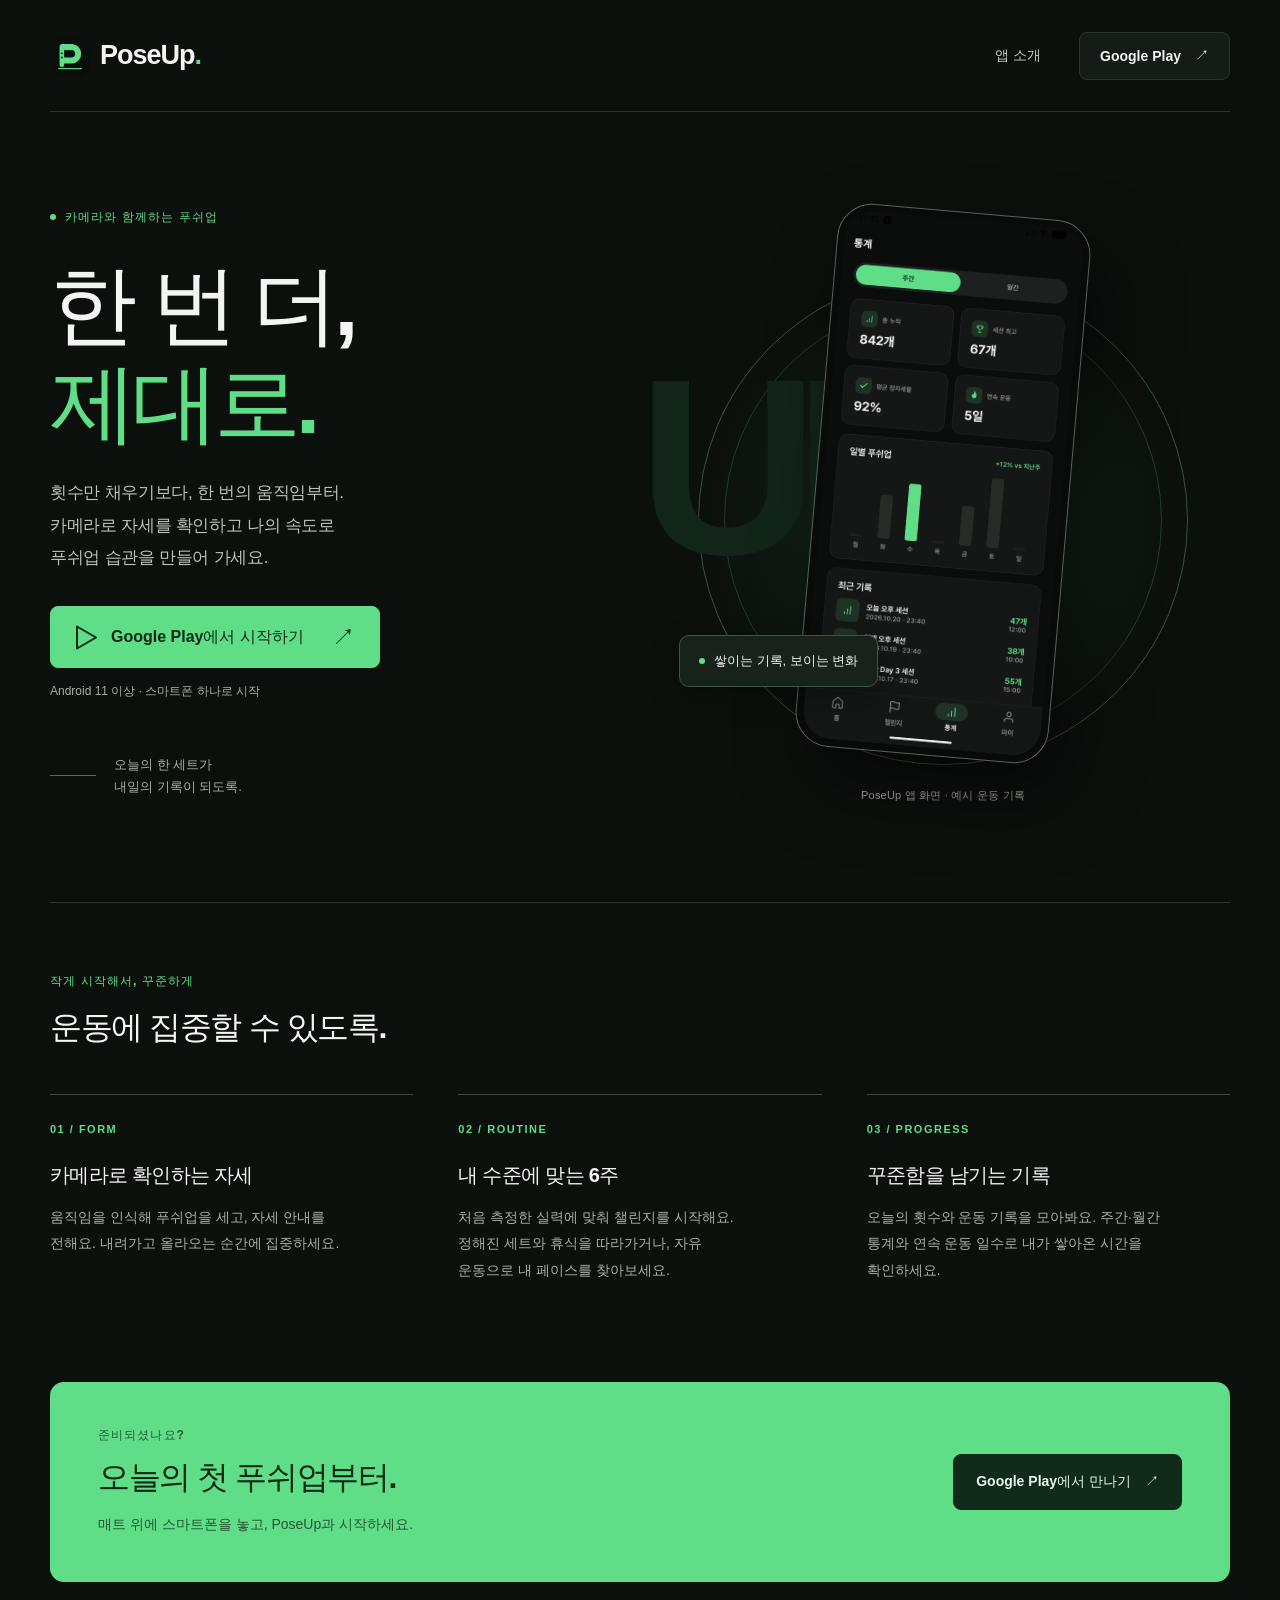
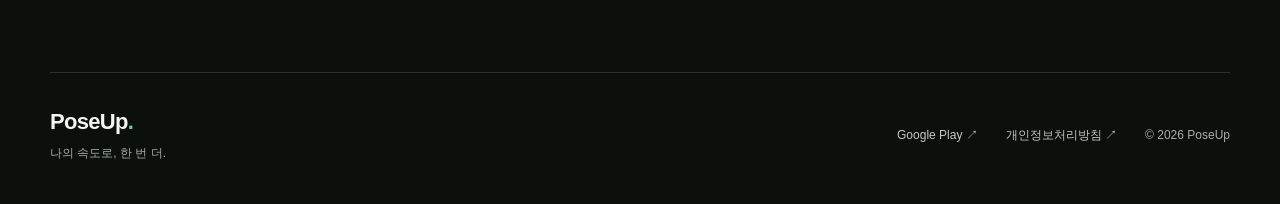
==== index.html @ d9da04ca "feat(site): PoseUp 소개와 광고 판매자 인증 파일 게시 - 반응형 소개 화면과 Play 스토어·개인정보처리방침 링크 제공 - 사용자 제공 app-ads.txt 게시자" ====
<!doctype html>
<html lang="ko">
<head>
  <meta charset="utf-8">
  <meta name="viewport" content="width=device-width, initial-scale=1">
  <meta name="theme-color" content="#0c100d">
  <title>PoseUp — 한 번 더, 제대로.</title>
  <meta name="description" content="카메라로 푸쉬업 자세와 반복을 확인하고, 나에게 맞는 6주 챌린지를 이어가세요. PoseUp과 함께 오늘의 운동을 기록하세요.">
  <link rel="canonical" href="https://uihyeon-kim.github.io/">
  <meta property="og:type" content="website">
  <meta property="og:locale" content="ko_KR">
  <meta property="og:title" content="PoseUp — 한 번 더, 제대로.">
  <meta property="og:description" content="카메라로 확인하는 푸쉬업, 나의 속도로 이어가는 6주 챌린지.">
  <meta property="og:url" content="https://uihyeon-kim.github.io/">
  <meta property="og:image" content="https://uihyeon-kim.github.io/assets/poseup-icon.png">
  <meta property="og:image:alt" content="PoseUp의 초록색 P 로고">
  <link rel="icon" type="image/png" href="/assets/poseup-icon.png">
  <link rel="stylesheet" href="/styles.css">
</head>
<body>
  <a class="skip-link" href="#main">본문으로 이동</a>
  <header class="site-header wrap">
    <a class="brand" href="/" aria-label="PoseUp 홈">
      <img src="/assets/poseup-icon.png" alt="" width="40" height="40">
      <span>PoseUp<span class="brand-dot">.</span></span>
    </a>
    <nav aria-label="주요 메뉴">
      <a class="nav-about" href="#features">앱 소개</a>
      <a class="button button-small" href="https://play.google.com/store/apps/details?id=com.hanhyo.poseup">Google Play <span aria-hidden="true">↗</span></a>
    </nav>
  </header>

  <main id="main">
    <section class="hero wrap" aria-labelledby="hero-title">
      <div class="hero-copy">
        <p class="eyebrow"><span class="live-dot" aria-hidden="true"></span> 카메라와 함께하는 푸쉬업</p>
        <h1 id="hero-title">한 번 더,<br><span>제대로.</span></h1>
        <p class="hero-description">횟수만 채우기보다, 한 번의 움직임부터.<br class="desktop-break">카메라로 자세를 확인하고 나의 속도로<br class="desktop-break">푸쉬업 습관을 만들어 가세요.</p>
        <a class="button button-primary" href="https://play.google.com/store/apps/details?id=com.hanhyo.poseup">
          <svg class="play-mark" width="23" height="25" viewBox="0 0 23 25" fill="none" aria-hidden="true"><path d="M2 1.5 21 12.5 2 23.5V1.5Z" stroke="currentColor" stroke-width="2" stroke-linejoin="round"/></svg>
          Google Play에서 시작하기 <span class="button-arrow" aria-hidden="true">↗</span>
        </a>
        <p class="platform-note">Android 11 이상 · 스마트폰 하나로 시작</p>
        <div class="hero-detail"><span class="detail-line" aria-hidden="true"></span><span>오늘의 한 세트가<br>내일의 기록이 되도록.</span></div>
      </div>
      <figure class="hero-visual">
        <div class="visual-orbit" aria-hidden="true"></div>
        <div class="visual-word" aria-hidden="true">UP</div>
        <div class="phone-frame">
          <img class="app-screen" src="/assets/poseup-stats.png" alt="PoseUp 통계 화면: 누적 푸쉬업, 자세 기록, 연속 운동 일수와 주간 기록을 확인하는 예시" width="1080" height="2400" fetchpriority="high">
        </div>
        <div class="screen-label"><span class="live-dot" aria-hidden="true"></span> 쌓이는 기록, 보이는 변화</div>
        <figcaption>PoseUp 앱 화면 · 예시 운동 기록</figcaption>
      </figure>
    </section>

    <section class="features wrap" id="features" aria-labelledby="features-title">
      <div class="section-heading">
        <p class="eyebrow">작게 시작해서, 꾸준하게</p>
        <h2 id="features-title">운동에 집중할 수 있도록.</h2>
      </div>
      <div class="feature-grid">
        <article class="feature">
          <span class="feature-number" aria-hidden="true">01 / FORM</span>
          <h3>카메라로 확인하는 자세</h3>
          <p>움직임을 인식해 푸쉬업을 세고, 자세 안내를 전해요. 내려가고 올라오는 순간에 집중하세요.</p>
        </article>
        <article class="feature">
          <span class="feature-number" aria-hidden="true">02 / ROUTINE</span>
          <h3>내 수준에 맞는 6주</h3>
          <p>처음 측정한 실력에 맞춰 챌린지를 시작해요. 정해진 세트와 휴식을 따라가거나, 자유 운동으로 내 페이스를 찾아보세요.</p>
        </article>
        <article class="feature">
          <span class="feature-number" aria-hidden="true">03 / PROGRESS</span>
          <h3>꾸준함을 남기는 기록</h3>
          <p>오늘의 횟수와 운동 기록을 모아봐요. 주간·월간 통계와 연속 운동 일수로 내가 쌓아온 시간을 확인하세요.</p>
        </article>
      </div>
    </section>

    <section class="start-section wrap" aria-labelledby="start-title">
      <div class="start-panel">
        <div><p class="eyebrow">준비되셨나요?</p><h2 id="start-title">오늘의 첫 푸쉬업부터.</h2><p class="start-description">매트 위에 스마트폰을 놓고, PoseUp과 시작하세요.</p></div>
        <a class="button button-dark" href="https://play.google.com/store/apps/details?id=com.hanhyo.poseup">Google Play에서 만나기 <span aria-hidden="true">↗</span></a>
      </div>
    </section>
  </main>

  <footer class="site-footer wrap">
    <div><a class="footer-brand" href="/">PoseUp<span class="brand-dot">.</span></a><p>나의 속도로, 한 번 더.</p></div>
    <div class="footer-links">
      <a href="https://play.google.com/store/apps/details?id=com.hanhyo.poseup">Google Play <span aria-hidden="true">↗</span></a>
      <a href="https://uihyeonkim.notion.site/PoseUp-3545686b1943803398e1ee1926b5f62b">개인정보처리방침 <span aria-hidden="true">↗</span></a>
      <span class="copyright">© 2026 PoseUp</span>
    </div>
  </footer>
</body>
</html>
---- styles.css ----
:root{color-scheme:dark;--bg:#0c100d;--surface:#151b16;--green:#5fdd87;--ink:#f3f5f0;--muted:#a5afa7;--line:#2b342d;font-family:-apple-system,BlinkMacSystemFont,"Segoe UI","Apple SD Gothic Neo","Noto Sans KR",sans-serif;background:var(--bg);color:var(--ink);font-synthesis:none}
*{box-sizing:border-box}html{scroll-behavior:smooth;scroll-padding-top:30px}body{margin:0}a{color:inherit;text-decoration:none}button,a{-webkit-tap-highlight-color:transparent}a:focus-visible{outline:3px solid var(--green);outline-offset:6px;border-radius:4px}img{display:block;max-width:100%}::selection{background:var(--green);color:var(--bg)}.wrap{width:min(1180px,calc(100% - 96px));margin-inline:auto}.skip-link{position:absolute;left:24px;top:16px;z-index:5;padding:12px;background:var(--green);color:var(--bg);transform:translateY(-200%)}.skip-link:focus{transform:none}
.site-header{height:112px;display:flex;align-items:center;justify-content:space-between;border-bottom:1px solid var(--line)}.brand{display:flex;align-items:center;gap:10px;font-size:27px;font-weight:800;letter-spacing:-1px}.brand img{border-radius:11px}.brand-dot{color:var(--green)}nav{display:flex;align-items:center;gap:38px}.nav-about{font-size:14px;color:#c3cbc4}.nav-about:hover,.footer-links a:hover{color:var(--green)}.button{min-height:48px;display:inline-flex;align-items:center;justify-content:center;gap:14px;border:1px solid var(--line);border-radius:8px;font-weight:650;font-size:14px;transition:background .18s,transform .18s}.button:hover{transform:translateY(-2px)}.button-small{padding:0 20px;background:var(--surface)}.button-small:hover{background:#222d24}.button-primary{padding:0 24px;min-height:62px;background:var(--green);border-color:var(--green);color:#0b2914;font-size:16px;gap:13px}.button-primary:hover{background:#80eba1}.button-arrow{margin-left:15px;font-size:23px;font-weight:400}.play-mark{flex-shrink:0}
.hero{min-height:790px;display:grid;grid-template-columns:1fr 1fr;align-items:center;gap:32px;padding-top:72px;padding-bottom:80px;overflow:hidden}.eyebrow{display:flex;align-items:center;gap:9px;margin:0;font-size:12px;font-weight:650;letter-spacing:1.1px;color:var(--green)}.live-dot{display:inline-block;width:6px;height:6px;border-radius:50%;background:var(--green);flex-shrink:0}.hero h1{font-size:clamp(60px,6.8vw,88px);line-height:1.13;letter-spacing:-5px;margin:30px 0 25px;font-weight:800;word-break:keep-all}.hero h1 span{color:var(--green)}.hero-description{color:#bac3bb;font-size:17px;line-height:1.9;letter-spacing:-.3px;margin:0 0 32px;word-break:keep-all}.platform-note{font-size:12px;color:var(--muted);margin:15px 0 0}.hero-detail{display:flex;align-items:center;gap:18px;margin-top:54px;font-size:13px;line-height:1.65;color:var(--muted)}.detail-line{width:46px;height:1px;background:#5a695e}
.hero-visual{position:relative;margin:0;display:flex;flex-direction:column;align-items:center;padding:8px 0 0;isolation:isolate}.visual-orbit{position:absolute;z-index:-1;width:490px;height:490px;border:1px solid #36523d;border-radius:50%;top:72px;background:radial-gradient(ellipse at center,#163020 0,transparent 68%)}.visual-orbit:after{content:"";position:absolute;inset:25px;border:1px solid #243b2b;border-radius:50%}.visual-word{position:absolute;font-size:250px;font-weight:900;letter-spacing:-25px;color:#122519;z-index:-1;top:140px;line-height:1;left:-18px}.phone-frame{width:254px;padding:7px;background:#080b09;border:1px solid #55625a;border-radius:35px;transform:rotate(5deg);box-shadow:20px 35px 70px #0008;overflow:hidden}.app-screen{width:100%;height:auto;border-radius:28px}.screen-label{position:absolute;top:72%;left:4%;display:flex;gap:9px;align-items:center;padding:16px 19px;border:1px solid #3d5543;border-radius:10px;background:#17221a;box-shadow:0 12px 30px #0004;font-size:13px;white-space:nowrap}.hero-visual figcaption{font-size:11px;color:var(--muted);margin-top:33px;letter-spacing:.2px}
.features{padding:70px 0 80px;border-top:1px solid var(--line)}.section-heading h2{font-size:32px;letter-spacing:-1.4px;margin:15px 0 44px;line-height:1.4;word-break:keep-all}.feature-grid{display:grid;grid-template-columns:repeat(3,1fr);gap:45px}.feature{border-top:1px solid #3b493f;padding-top:24px}.feature-number{font-size:11px;font-weight:650;letter-spacing:1.5px;color:var(--green)}.feature h3{font-size:20px;letter-spacing:-.7px;margin:25px 0 15px;word-break:keep-all}.feature p{font-size:14px;line-height:1.9;color:var(--muted);margin:0;word-break:keep-all;max-width:300px}.start-section{padding-top:18px;padding-bottom:90px}.start-panel{background:var(--green);color:#0b2914;border-radius:14px;padding:45px 48px;display:flex;align-items:center;justify-content:space-between;gap:30px}.start-panel .eyebrow{color:#235a34}.start-panel h2{font-size:32px;letter-spacing:-1.4px;margin:12px 0;word-break:keep-all}.start-description{font-size:14px;color:#285337;line-height:1.8;margin:0;word-break:keep-all}.button-dark{background:#102b19;color:#e6f6ea;padding:0 22px;min-height:56px;white-space:nowrap;border-color:#102b19}.button-dark:hover{background:#1c3c26}.site-footer{padding:36px 0 42px;display:flex;align-items:center;justify-content:space-between;gap:30px;border-top:1px solid var(--line)}.footer-brand{font-size:22px;letter-spacing:-.7px;font-weight:750}.site-footer p{font-size:12px;color:var(--muted);margin:10px 0 0}.footer-links{display:flex;align-items:center;gap:28px;font-size:12px;color:#c1c9c2}.copyright{color:var(--muted)}
@media(min-width:1500px){.hero{min-height:850px}.phone-frame{width:280px}.visual-orbit{width:540px;height:540px}}
@media(max-width:1000px){.wrap{width:calc(100% - 64px)}.hero{min-height:740px;gap:20px}.hero h1{font-size:68px}.hero-description{font-size:15px}.phone-frame{width:235px}.visual-orbit{width:385px;height:385px;top:100px}.visual-word{font-size:205px;left:-5px}.screen-label{left:0;font-size:11px;padding:14px}.feature-grid{gap:28px}.start-panel{padding:36px}.start-panel h2{font-size:27px}.footer-links{gap:20px}}
@media(max-width:800px){.wrap{width:calc(100% - 40px)}.site-header{height:86px}.brand{font-size:24px}.brand img{width:34px;height:34px}.nav-about{display:none}.button-small{font-size:12px;min-height:42px;padding:0 14px}.hero{grid-template-columns:1fr;text-align:center;padding-top:58px;padding-bottom:58px;gap:58px}.hero-copy .eyebrow{justify-content:center;font-size:11px}.hero h1{font-size:68px;letter-spacing:-4px;margin-top:25px;margin-bottom:24px}.hero-description{font-size:15px;line-height:1.9;margin-bottom:29px}.button-primary{font-size:14px;min-height:57px;padding:0 20px;white-space:nowrap}.platform-note{font-size:11px}.hero-detail{display:none}.hero-visual{padding-top:0}.phone-frame{width:232px}.visual-orbit{width:340px;height:340px;top:90px}.visual-word{font-size:205px;left:calc(50% - 165px);top:145px}.screen-label{left:calc(50% - 160px);top:72%;font-size:12px}.hero-visual figcaption{margin-top:28px}.features{padding-top:48px;padding-bottom:50px}.section-heading h2{font-size:26px;letter-spacing:-1.2px;margin-bottom:30px}.feature-grid{grid-template-columns:1fr;gap:27px}.feature{padding-top:22px}.feature h3{font-size:19px;margin-top:15px;margin-bottom:11px}.feature p{max-width:none;font-size:14px}.start-section{padding-top:5px;padding-bottom:48px}.start-panel{display:block;padding:32px 24px;border-radius:12px}.start-panel h2{font-size:27px;letter-spacing:-1.4px}.start-description{font-size:13px}.button-dark{margin-top:24px;min-height:52px;width:100%;font-size:13px}.site-footer{align-items:flex-start;flex-direction:column;padding-top:30px;padding-bottom:32px;gap:26px}.footer-links{flex-wrap:wrap;column-gap:25px;row-gap:20px}.copyright{width:100%;font-size:11px}}
@media(max-width:370px){.hero h1{font-size:60px}.hero-description{font-size:14px}.button-primary{font-size:13px;padding:0 15px}.button-arrow{margin-left:5px}.start-panel{padding:28px 20px}.start-panel h2{font-size:24px}.visual-orbit{width:290px;height:290px;top:115px}.screen-label{left:0}}
@media(prefers-reduced-motion:reduce){html{scroll-behavior:auto}.button{transition:none}.button:hover{transform:none}}
.button-dark:focus-visible{outline-color:#0b2914}
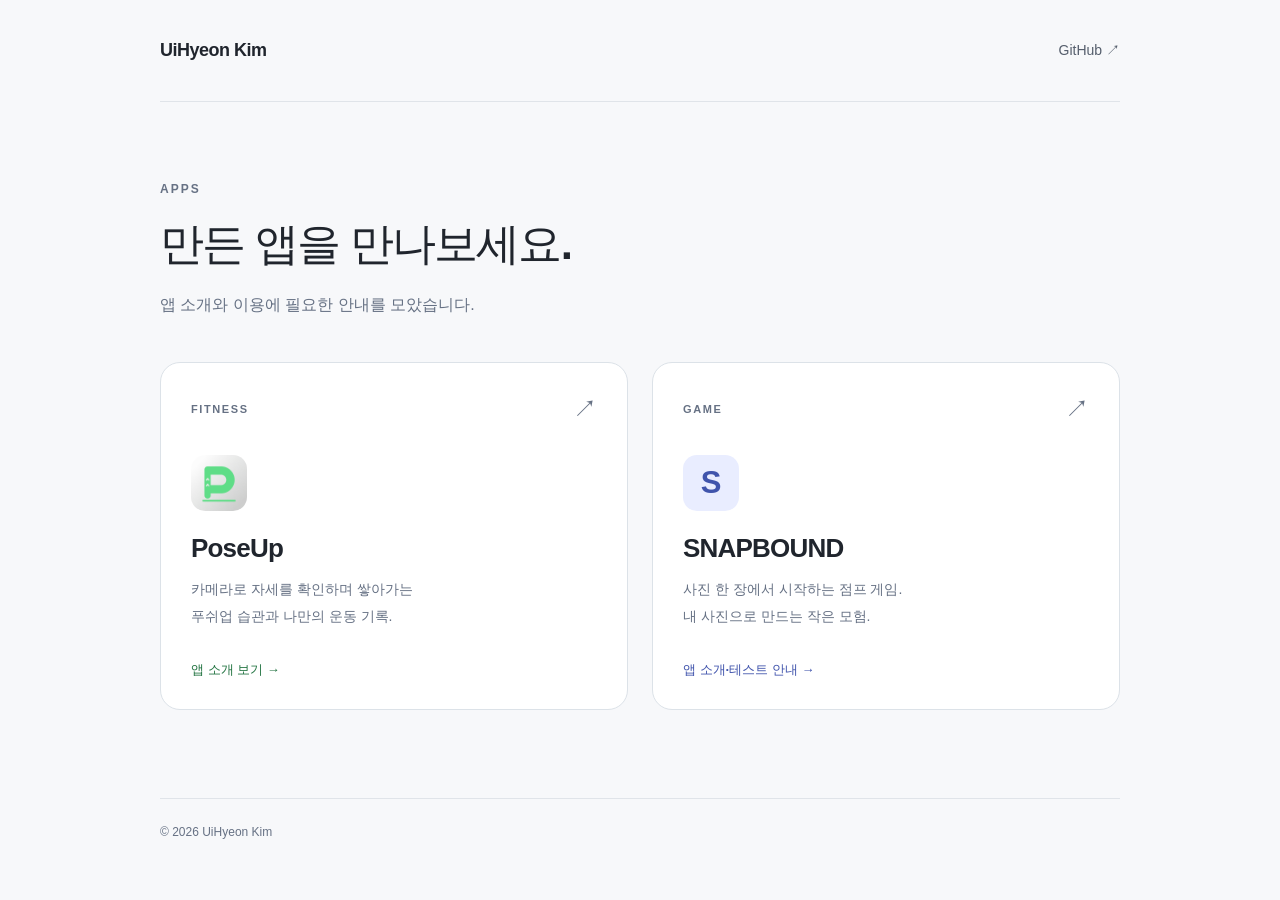
==== commit 8847df0d: "feat(site): PoseUp을 /poseup/으로 분리하고 앱 목록 추가 - PoseUp 소개와 이미지·스타일을 앱 전용 경로로 이동 - 루트에 PoseUp·SNAPBOUND" ====
--- a/index.html
+++ b/index.html
@@ -3,96 +3,46 @@
 <head>
   <meta charset="utf-8">
   <meta name="viewport" content="width=device-width, initial-scale=1">
-  <meta name="theme-color" content="#0c100d">
-  <title>PoseUp — 한 번 더, 제대로.</title>
-  <meta name="description" content="카메라로 푸쉬업 자세와 반복을 확인하고, 나에게 맞는 6주 챌린지를 이어가세요. PoseUp과 함께 오늘의 운동을 기록하세요.">
+  <meta name="theme-color" content="#f7f8fa">
+  <title>UiHyeon Kim — Apps</title>
+  <meta name="description" content="UiHyeon Kim이 만드는 앱, PoseUp과 SNAPBOUND를 만나보세요.">
   <link rel="canonical" href="https://uihyeon-kim.github.io/">
   <meta property="og:type" content="website">
   <meta property="og:locale" content="ko_KR">
-  <meta property="og:title" content="PoseUp — 한 번 더, 제대로.">
-  <meta property="og:description" content="카메라로 확인하는 푸쉬업, 나의 속도로 이어가는 6주 챌린지.">
+  <meta property="og:title" content="UiHyeon Kim — Apps">
+  <meta property="og:description" content="PoseUp과 SNAPBOUND의 소개와 안내를 한곳에서 확인하세요.">
   <meta property="og:url" content="https://uihyeon-kim.github.io/">
-  <meta property="og:image" content="https://uihyeon-kim.github.io/assets/poseup-icon.png">
-  <meta property="og:image:alt" content="PoseUp의 초록색 P 로고">
-  <link rel="icon" type="image/png" href="/assets/poseup-icon.png">
   <link rel="stylesheet" href="/styles.css">
 </head>
 <body>
   <a class="skip-link" href="#main">본문으로 이동</a>
-  <header class="site-header wrap">
-    <a class="brand" href="/" aria-label="PoseUp 홈">
-      <img src="/assets/poseup-icon.png" alt="" width="40" height="40">
-      <span>PoseUp<span class="brand-dot">.</span></span>
-    </a>
-    <nav aria-label="주요 메뉴">
-      <a class="nav-about" href="#features">앱 소개</a>
-      <a class="button button-small" href="https://play.google.com/store/apps/details?id=com.hanhyo.poseup">Google Play <span aria-hidden="true">↗</span></a>
-    </nav>
-  </header>
-
-  <main id="main">
-    <section class="hero wrap" aria-labelledby="hero-title">
-      <div class="hero-copy">
-        <p class="eyebrow"><span class="live-dot" aria-hidden="true"></span> 카메라와 함께하는 푸쉬업</p>
-        <h1 id="hero-title">한 번 더,<br><span>제대로.</span></h1>
-        <p class="hero-description">횟수만 채우기보다, 한 번의 움직임부터.<br class="desktop-break">카메라로 자세를 확인하고 나의 속도로<br class="desktop-break">푸쉬업 습관을 만들어 가세요.</p>
-        <a class="button button-primary" href="https://play.google.com/store/apps/details?id=com.hanhyo.poseup">
-          <svg class="play-mark" width="23" height="25" viewBox="0 0 23 25" fill="none" aria-hidden="true"><path d="M2 1.5 21 12.5 2 23.5V1.5Z" stroke="currentColor" stroke-width="2" stroke-linejoin="round"/></svg>
-          Google Play에서 시작하기 <span class="button-arrow" aria-hidden="true">↗</span>
+  <div class="wrap">
+    <header class="site-header">
+      <a class="site-name" href="/">UiHyeon Kim</a>
+      <a class="github-link" href="https://github.com/UiHyeon-Kim">GitHub <span aria-hidden="true">↗</span></a>
+    </header>
+    <main id="main">
+      <p class="eyebrow">APPS</p>
+      <h1>만든 앱을 만나보세요.</h1>
+      <p class="intro">앱 소개와 이용에 필요한 안내를 모았습니다.</p>
+      <div class="app-grid">
+        <a class="app-card poseup" href="/poseup/" aria-labelledby="poseup-title" aria-describedby="poseup-description">
+          <div class="card-top"><span class="app-category">FITNESS</span><span class="arrow" aria-hidden="true">↗</span></div>
+          <img class="app-icon" src="/poseup/assets/poseup-icon.png" width="56" height="56" alt="">
+          <h2 id="poseup-title">PoseUp</h2>
+          <p id="poseup-description">카메라로 자세를 확인하며 쌓아가는<br>푸쉬업 습관과 나만의 운동 기록.</p>
+          <span class="card-link">앱 소개 보기 <span aria-hidden="true">→</span></span>
         </a>
-        <p class="platform-note">Android 11 이상 · 스마트폰 하나로 시작</p>
-        <div class="hero-detail"><span class="detail-line" aria-hidden="true"></span><span>오늘의 한 세트가<br>내일의 기록이 되도록.</span></div>
+        <a class="app-card snapbound" href="/snapbound/" aria-labelledby="snapbound-title" aria-describedby="snapbound-description">
+          <div class="card-top"><span class="app-category">GAME</span><span class="arrow" aria-hidden="true">↗</span></div>
+          <span class="game-icon" aria-hidden="true">S</span>
+          <h2 id="snapbound-title">SNAPBOUND</h2>
+          <p id="snapbound-description">사진 한 장에서 시작하는 점프 게임.<br>내 사진으로 만드는 작은 모험.</p>
+          <span class="card-link">앱 소개·테스트 안내 <span aria-hidden="true">→</span></span>
+        </a>
       </div>
-      <figure class="hero-visual">
-        <div class="visual-orbit" aria-hidden="true"></div>
-        <div class="visual-word" aria-hidden="true">UP</div>
-        <div class="phone-frame">
-          <img class="app-screen" src="/assets/poseup-stats.png" alt="PoseUp 통계 화면: 누적 푸쉬업, 자세 기록, 연속 운동 일수와 주간 기록을 확인하는 예시" width="1080" height="2400" fetchpriority="high">
-        </div>
-        <div class="screen-label"><span class="live-dot" aria-hidden="true"></span> 쌓이는 기록, 보이는 변화</div>
-        <figcaption>PoseUp 앱 화면 · 예시 운동 기록</figcaption>
-      </figure>
-    </section>
-
-    <section class="features wrap" id="features" aria-labelledby="features-title">
-      <div class="section-heading">
-        <p class="eyebrow">작게 시작해서, 꾸준하게</p>
-        <h2 id="features-title">운동에 집중할 수 있도록.</h2>
-      </div>
-      <div class="feature-grid">
-        <article class="feature">
-          <span class="feature-number" aria-hidden="true">01 / FORM</span>
-          <h3>카메라로 확인하는 자세</h3>
-          <p>움직임을 인식해 푸쉬업을 세고, 자세 안내를 전해요. 내려가고 올라오는 순간에 집중하세요.</p>
-        </article>
-        <article class="feature">
-          <span class="feature-number" aria-hidden="true">02 / ROUTINE</span>
-          <h3>내 수준에 맞는 6주</h3>
-          <p>처음 측정한 실력에 맞춰 챌린지를 시작해요. 정해진 세트와 휴식을 따라가거나, 자유 운동으로 내 페이스를 찾아보세요.</p>
-        </article>
-        <article class="feature">
-          <span class="feature-number" aria-hidden="true">03 / PROGRESS</span>
-          <h3>꾸준함을 남기는 기록</h3>
-          <p>오늘의 횟수와 운동 기록을 모아봐요. 주간·월간 통계와 연속 운동 일수로 내가 쌓아온 시간을 확인하세요.</p>
-        </article>
-      </div>
-    </section>
-
-    <section class="start-section wrap" aria-labelledby="start-title">
-      <div class="start-panel">
-        <div><p class="eyebrow">준비되셨나요?</p><h2 id="start-title">오늘의 첫 푸쉬업부터.</h2><p class="start-description">매트 위에 스마트폰을 놓고, PoseUp과 시작하세요.</p></div>
-        <a class="button button-dark" href="https://play.google.com/store/apps/details?id=com.hanhyo.poseup">Google Play에서 만나기 <span aria-hidden="true">↗</span></a>
-      </div>
-    </section>
-  </main>
-
-  <footer class="site-footer wrap">
-    <div><a class="footer-brand" href="/">PoseUp<span class="brand-dot">.</span></a><p>나의 속도로, 한 번 더.</p></div>
-    <div class="footer-links">
-      <a href="https://play.google.com/store/apps/details?id=com.hanhyo.poseup">Google Play <span aria-hidden="true">↗</span></a>
-      <a href="https://uihyeonkim.notion.site/PoseUp-3545686b1943803398e1ee1926b5f62b">개인정보처리방침 <span aria-hidden="true">↗</span></a>
-      <span class="copyright">© 2026 PoseUp</span>
-    </div>
-  </footer>
+    </main>
+    <footer>© 2026 UiHyeon Kim</footer>
+  </div>
 </body>
 </html>
--- a/styles.css
+++ b/styles.css
@@ -1,12 +1,49 @@
-:root{color-scheme:dark;--bg:#0c100d;--surface:#151b16;--green:#5fdd87;--ink:#f3f5f0;--muted:#a5afa7;--line:#2b342d;font-family:-apple-system,BlinkMacSystemFont,"Segoe UI","Apple SD Gothic Neo","Noto Sans KR",sans-serif;background:var(--bg);color:var(--ink);font-synthesis:none}
-*{box-sizing:border-box}html{scroll-behavior:smooth;scroll-padding-top:30px}body{margin:0}a{color:inherit;text-decoration:none}button,a{-webkit-tap-highlight-color:transparent}a:focus-visible{outline:3px solid var(--green);outline-offset:6px;border-radius:4px}img{display:block;max-width:100%}::selection{background:var(--green);color:var(--bg)}.wrap{width:min(1180px,calc(100% - 96px));margin-inline:auto}.skip-link{position:absolute;left:24px;top:16px;z-index:5;padding:12px;background:var(--green);color:var(--bg);transform:translateY(-200%)}.skip-link:focus{transform:none}
-.site-header{height:112px;display:flex;align-items:center;justify-content:space-between;border-bottom:1px solid var(--line)}.brand{display:flex;align-items:center;gap:10px;font-size:27px;font-weight:800;letter-spacing:-1px}.brand img{border-radius:11px}.brand-dot{color:var(--green)}nav{display:flex;align-items:center;gap:38px}.nav-about{font-size:14px;color:#c3cbc4}.nav-about:hover,.footer-links a:hover{color:var(--green)}.button{min-height:48px;display:inline-flex;align-items:center;justify-content:center;gap:14px;border:1px solid var(--line);border-radius:8px;font-weight:650;font-size:14px;transition:background .18s,transform .18s}.button:hover{transform:translateY(-2px)}.button-small{padding:0 20px;background:var(--surface)}.button-small:hover{background:#222d24}.button-primary{padding:0 24px;min-height:62px;background:var(--green);border-color:var(--green);color:#0b2914;font-size:16px;gap:13px}.button-primary:hover{background:#80eba1}.button-arrow{margin-left:15px;font-size:23px;font-weight:400}.play-mark{flex-shrink:0}
-.hero{min-height:790px;display:grid;grid-template-columns:1fr 1fr;align-items:center;gap:32px;padding-top:72px;padding-bottom:80px;overflow:hidden}.eyebrow{display:flex;align-items:center;gap:9px;margin:0;font-size:12px;font-weight:650;letter-spacing:1.1px;color:var(--green)}.live-dot{display:inline-block;width:6px;height:6px;border-radius:50%;background:var(--green);flex-shrink:0}.hero h1{font-size:clamp(60px,6.8vw,88px);line-height:1.13;letter-spacing:-5px;margin:30px 0 25px;font-weight:800;word-break:keep-all}.hero h1 span{color:var(--green)}.hero-description{color:#bac3bb;font-size:17px;line-height:1.9;letter-spacing:-.3px;margin:0 0 32px;word-break:keep-all}.platform-note{font-size:12px;color:var(--muted);margin:15px 0 0}.hero-detail{display:flex;align-items:center;gap:18px;margin-top:54px;font-size:13px;line-height:1.65;color:var(--muted)}.detail-line{width:46px;height:1px;background:#5a695e}
-.hero-visual{position:relative;margin:0;display:flex;flex-direction:column;align-items:center;padding:8px 0 0;isolation:isolate}.visual-orbit{position:absolute;z-index:-1;width:490px;height:490px;border:1px solid #36523d;border-radius:50%;top:72px;background:radial-gradient(ellipse at center,#163020 0,transparent 68%)}.visual-orbit:after{content:"";position:absolute;inset:25px;border:1px solid #243b2b;border-radius:50%}.visual-word{position:absolute;font-size:250px;font-weight:900;letter-spacing:-25px;color:#122519;z-index:-1;top:140px;line-height:1;left:-18px}.phone-frame{width:254px;padding:7px;background:#080b09;border:1px solid #55625a;border-radius:35px;transform:rotate(5deg);box-shadow:20px 35px 70px #0008;overflow:hidden}.app-screen{width:100%;height:auto;border-radius:28px}.screen-label{position:absolute;top:72%;left:4%;display:flex;gap:9px;align-items:center;padding:16px 19px;border:1px solid #3d5543;border-radius:10px;background:#17221a;box-shadow:0 12px 30px #0004;font-size:13px;white-space:nowrap}.hero-visual figcaption{font-size:11px;color:var(--muted);margin-top:33px;letter-spacing:.2px}
-.features{padding:70px 0 80px;border-top:1px solid var(--line)}.section-heading h2{font-size:32px;letter-spacing:-1.4px;margin:15px 0 44px;line-height:1.4;word-break:keep-all}.feature-grid{display:grid;grid-template-columns:repeat(3,1fr);gap:45px}.feature{border-top:1px solid #3b493f;padding-top:24px}.feature-number{font-size:11px;font-weight:650;letter-spacing:1.5px;color:var(--green)}.feature h3{font-size:20px;letter-spacing:-.7px;margin:25px 0 15px;word-break:keep-all}.feature p{font-size:14px;line-height:1.9;color:var(--muted);margin:0;word-break:keep-all;max-width:300px}.start-section{padding-top:18px;padding-bottom:90px}.start-panel{background:var(--green);color:#0b2914;border-radius:14px;padding:45px 48px;display:flex;align-items:center;justify-content:space-between;gap:30px}.start-panel .eyebrow{color:#235a34}.start-panel h2{font-size:32px;letter-spacing:-1.4px;margin:12px 0;word-break:keep-all}.start-description{font-size:14px;color:#285337;line-height:1.8;margin:0;word-break:keep-all}.button-dark{background:#102b19;color:#e6f6ea;padding:0 22px;min-height:56px;white-space:nowrap;border-color:#102b19}.button-dark:hover{background:#1c3c26}.site-footer{padding:36px 0 42px;display:flex;align-items:center;justify-content:space-between;gap:30px;border-top:1px solid var(--line)}.footer-brand{font-size:22px;letter-spacing:-.7px;font-weight:750}.site-footer p{font-size:12px;color:var(--muted);margin:10px 0 0}.footer-links{display:flex;align-items:center;gap:28px;font-size:12px;color:#c1c9c2}.copyright{color:var(--muted)}
-@media(min-width:1500px){.hero{min-height:850px}.phone-frame{width:280px}.visual-orbit{width:540px;height:540px}}
-@media(max-width:1000px){.wrap{width:calc(100% - 64px)}.hero{min-height:740px;gap:20px}.hero h1{font-size:68px}.hero-description{font-size:15px}.phone-frame{width:235px}.visual-orbit{width:385px;height:385px;top:100px}.visual-word{font-size:205px;left:-5px}.screen-label{left:0;font-size:11px;padding:14px}.feature-grid{gap:28px}.start-panel{padding:36px}.start-panel h2{font-size:27px}.footer-links{gap:20px}}
-@media(max-width:800px){.wrap{width:calc(100% - 40px)}.site-header{height:86px}.brand{font-size:24px}.brand img{width:34px;height:34px}.nav-about{display:none}.button-small{font-size:12px;min-height:42px;padding:0 14px}.hero{grid-template-columns:1fr;text-align:center;padding-top:58px;padding-bottom:58px;gap:58px}.hero-copy .eyebrow{justify-content:center;font-size:11px}.hero h1{font-size:68px;letter-spacing:-4px;margin-top:25px;margin-bottom:24px}.hero-description{font-size:15px;line-height:1.9;margin-bottom:29px}.button-primary{font-size:14px;min-height:57px;padding:0 20px;white-space:nowrap}.platform-note{font-size:11px}.hero-detail{display:none}.hero-visual{padding-top:0}.phone-frame{width:232px}.visual-orbit{width:340px;height:340px;top:90px}.visual-word{font-size:205px;left:calc(50% - 165px);top:145px}.screen-label{left:calc(50% - 160px);top:72%;font-size:12px}.hero-visual figcaption{margin-top:28px}.features{padding-top:48px;padding-bottom:50px}.section-heading h2{font-size:26px;letter-spacing:-1.2px;margin-bottom:30px}.feature-grid{grid-template-columns:1fr;gap:27px}.feature{padding-top:22px}.feature h3{font-size:19px;margin-top:15px;margin-bottom:11px}.feature p{max-width:none;font-size:14px}.start-section{padding-top:5px;padding-bottom:48px}.start-panel{display:block;padding:32px 24px;border-radius:12px}.start-panel h2{font-size:27px;letter-spacing:-1.4px}.start-description{font-size:13px}.button-dark{margin-top:24px;min-height:52px;width:100%;font-size:13px}.site-footer{align-items:flex-start;flex-direction:column;padding-top:30px;padding-bottom:32px;gap:26px}.footer-links{flex-wrap:wrap;column-gap:25px;row-gap:20px}.copyright{width:100%;font-size:11px}}
-@media(max-width:370px){.hero h1{font-size:60px}.hero-description{font-size:14px}.button-primary{font-size:13px;padding:0 15px}.button-arrow{margin-left:5px}.start-panel{padding:28px 20px}.start-panel h2{font-size:24px}.visual-orbit{width:290px;height:290px;top:115px}.screen-label{left:0}}
-@media(prefers-reduced-motion:reduce){html{scroll-behavior:auto}.button{transition:none}.button:hover{transform:none}}
-.button-dark:focus-visible{outline-color:#0b2914}
+:root {
+  color-scheme: light;
+  font-family: -apple-system, BlinkMacSystemFont, "Segoe UI", "Apple SD Gothic Neo", "Noto Sans KR", sans-serif;
+  color: #20252d;
+  background: #f7f8fa;
+  font-synthesis: none;
+}
+* { box-sizing: border-box; }
+body { margin: 0; }
+a { color: inherit; text-decoration: none; }
+a:focus-visible { outline: 3px solid #245bd8; outline-offset: 6px; border-radius: 8px; }
+.wrap { width: min(960px, calc(100% - 64px)); margin-inline: auto; }
+.skip-link { position: absolute; top: 16px; left: 16px; padding: 12px; background: #fff; transform: translateY(-200%); }
+.skip-link:focus { transform: none; }
+.site-header { display: flex; align-items: center; justify-content: space-between; gap: 24px; padding: 40px 0; border-bottom: 1px solid #e0e4e9; }
+.site-name { font-size: 18px; font-weight: 700; letter-spacing: -.5px; }
+.github-link { font-size: 14px; color: #555e6c; }
+.github-link:hover { color: #245bd8; }
+main { padding: 80px 0 88px; }
+.eyebrow { margin: 0 0 18px; color: #667184; font-size: 12px; font-weight: 700; letter-spacing: 2px; }
+h1 { margin: 0; font-size: clamp(30px, 4vw, 44px); line-height: 1.35; letter-spacing: -1.8px; word-break: keep-all; }
+.intro { margin: 18px 0 42px; color: #667184; font-size: 16px; line-height: 1.8; word-break: keep-all; }
+.app-grid { display: grid; grid-template-columns: 1fr 1fr; gap: 24px; }
+.app-card { display: flex; flex-direction: column; align-items: flex-start; padding: 30px; border: 1px solid #dce2e8; border-radius: 20px; background: #fff; transition: border-color .15s, transform .15s; }
+.app-card:hover { border-color: #7e8fa4; transform: translateY(-3px); }
+.card-top { width: 100%; display: flex; justify-content: space-between; align-items: center; margin-bottom: 30px; }
+.app-category { font-size: 11px; font-weight: 750; letter-spacing: 1.6px; color: #667184; }
+.arrow { font-size: 24px; color: #667184; }
+.app-icon, .game-icon { width: 56px; height: 56px; border-radius: 14px; }
+.game-icon { display: grid; place-items: center; background: #e9edff; color: #4054ac; font-size: 31px; font-weight: 800; }
+h2 { margin: 22px 0 12px; font-size: 26px; letter-spacing: -.8px; }
+.app-card p { margin: 0 0 32px; color: #667184; font-size: 14px; line-height: 1.9; word-break: keep-all; }
+.card-link { margin-top: auto; font-size: 13px; font-weight: 700; }
+.poseup .card-link { color: #237442; }
+.snapbound .card-link { color: #4054ac; }
+footer { padding: 26px 0 32px; border-top: 1px solid #e0e4e9; color: #667184; font-size: 12px; }
+@media (max-width: 620px) {
+  .wrap { width: calc(100% - 40px); }
+  .site-header { padding: 26px 0; }
+  main { padding: 48px 0 52px; }
+  h1 { letter-spacing: -1.3px; }
+  .intro { margin-bottom: 30px; font-size: 14px; }
+  .app-grid { grid-template-columns: 1fr; gap: 18px; }
+  .app-card { padding: 26px; }
+}
+@media (prefers-reduced-motion: reduce) {
+  .app-card { transition: none; }
+  .app-card:hover { transform: none; }
+}
